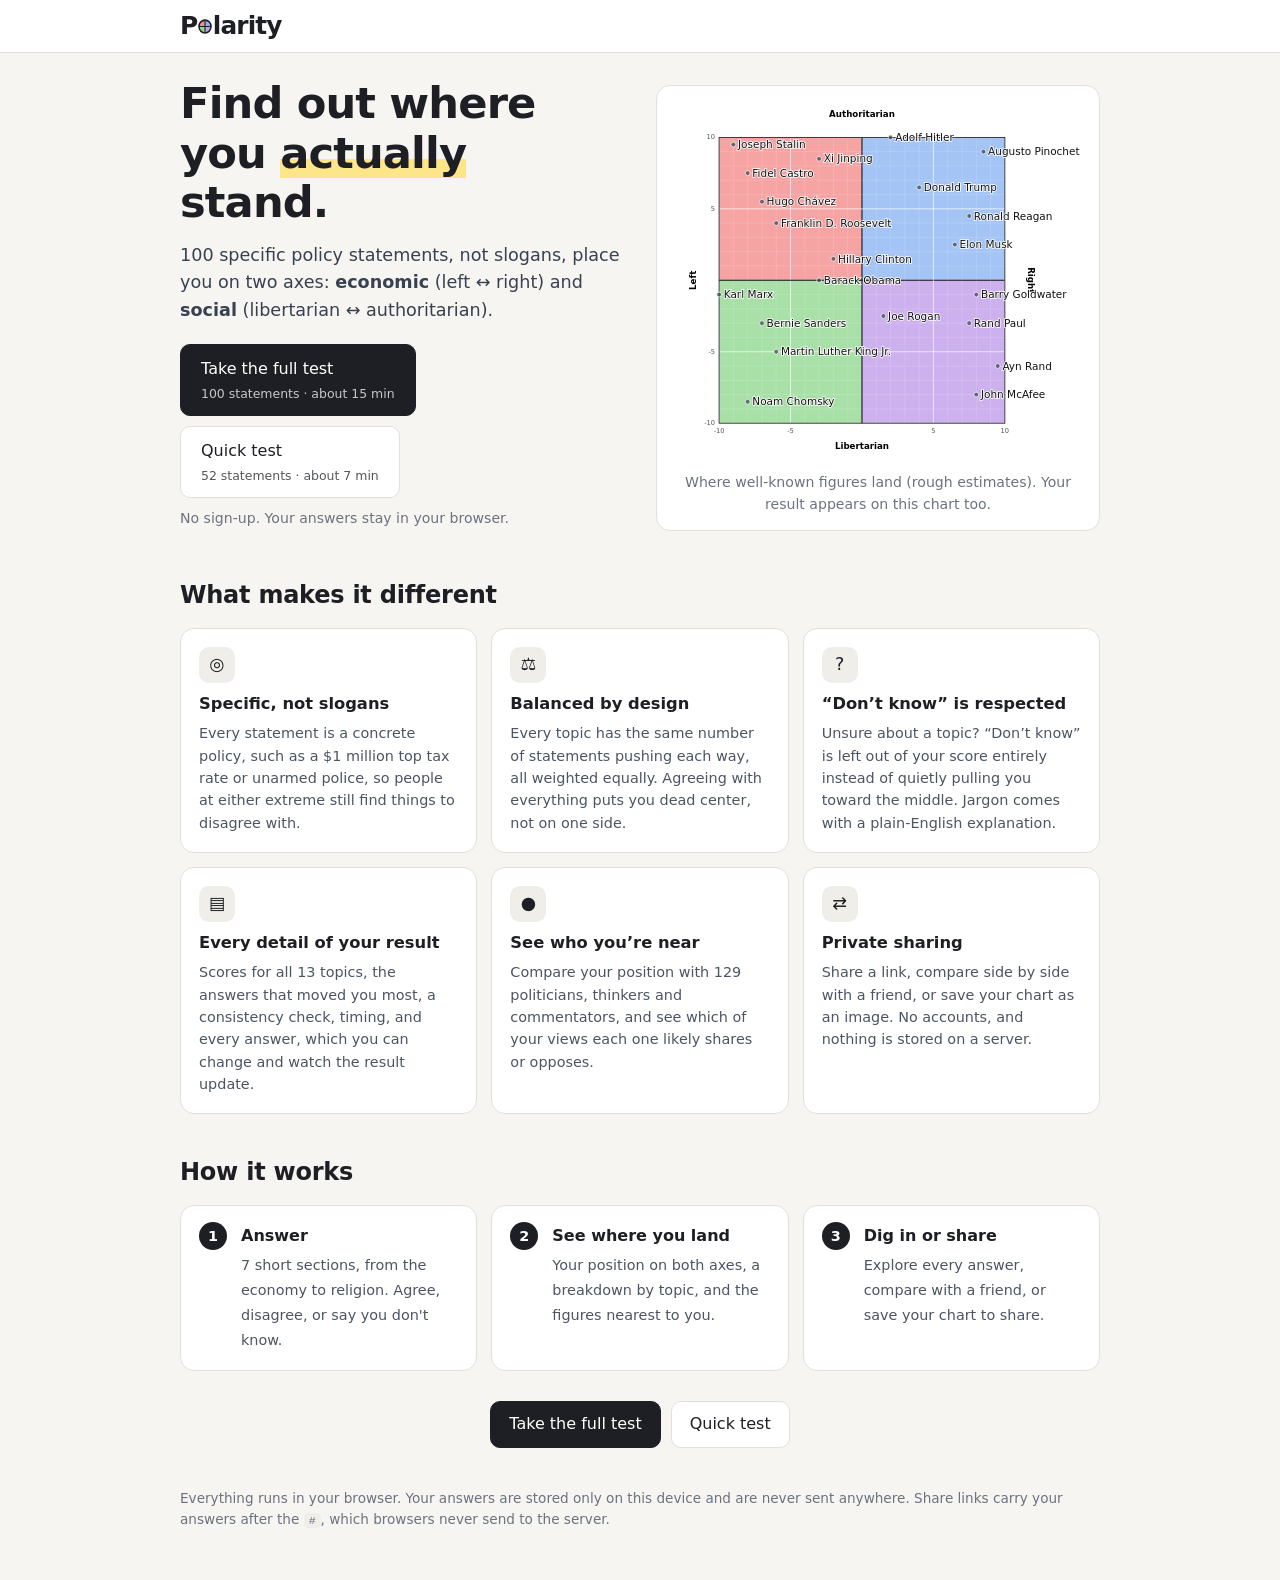
==== index.html @ e5c903fe "Trim the test to an even 100 statements Removed one statement each way from two topics so every topi" ====
<!DOCTYPE html>
<html lang="en">
<head>
<meta charset="utf-8">
<meta name="viewport" content="width=device-width, initial-scale=1">
<title>Polarity — a detailed two-axis political test</title>
<meta name="description" content="A detailed two-axis political test: 100 specific policy statements, balanced scoring, and a full breakdown of your answers.">
<!-- Link previews (iMessage, Discord, X, Facebook, Slack...). Crawlers need ABSOLUTE urls:
     run  node bump-version.js --site=https://your-domain  when deploying (see README). -->
<meta property="og:type" content="website">
<meta property="og:site_name" content="Polarity">
<meta property="og:title" content="Polarity: find out where you actually stand">
<meta property="og:description" content="A detailed two-axis political test: 100 specific policy statements, balanced scoring, and a full breakdown of your answers. Free, no sign-up.">
<meta property="og:url" content="./">
<meta property="og:image" content="og-image.png?v=20261103.205828">
<meta property="og:image:width" content="1200">
<meta property="og:image:height" content="630">
<meta property="og:image:alt" content="Polarity: find out where you actually stand. A two-axis political compass chart.">
<meta name="twitter:card" content="summary_large_image">
<meta name="twitter:title" content="Polarity: find out where you actually stand">
<meta name="twitter:description" content="A detailed two-axis political test: 100 specific policy statements and a full breakdown of your answers.">
<meta name="twitter:image" content="og-image.png?v=20261103.205828">
<meta name="twitter:image:alt" content="Polarity: find out where you actually stand. A two-axis political compass chart.">
<meta name="theme-color" content="#f6f5f1">
<link rel="icon" type="image/svg+xml" href="logo.svg?v=20261103.205828">
<link rel="apple-touch-icon" href="apple-touch-icon.png?v=20261103.205828">
<link rel="manifest" href="site.webmanifest?v=20261103.205828">
<!-- ?v= forces browsers to fetch fresh files after each deploy; bump with: node bump-version.js -->
<link rel="stylesheet" href="style.css?v=20261103.205828">
</head>
<body>
<header class="top">
  <div class="wrap">
    <a href="./" id="home" class="brand" aria-label="Polarity, home">
      <span class="wm" aria-hidden="true">P<img class="wm-o" src="logo.svg?v=20261103.205828" alt="">larity</span>
    </a>
    <span id="progress-mini"></span>
  </div>
</header>
<main id="app" class="wrap"></main>
<footer class="wrap foot">
  Everything runs in your browser. Your answers are stored only on this device and are never sent anywhere.
  Share links carry your answers after the <code>#</code>, which browsers never send to the server.
</footer>
<script src="questions.js?v=20261103.205828"></script>
<script src="figures.js?v=20261103.205828"></script>
<script src="core.js?v=20261103.205828"></script>
<script src="app.js?v=20261103.205828"></script>
</body>
</html>
---- style.css ----
:root{
  --bg:#f6f5f1; --card:#fff; --ink:#1d1f24; --mute:#6b7280; --line:#e2e0d8;
  --left:#c0392b; --right:#2563eb; --lib:#16a34a; --auth:#b45309; --accent:#1d1f24;
  --red:#f5a3a3; --blue:#a3c4f5; --green:#a8e0a8; --purple:#cdb0ee;
}
*{box-sizing:border-box}
body{margin:0;background:var(--bg);color:var(--ink);font:16px/1.55 system-ui,-apple-system,Segoe UI,Roboto,sans-serif}
.wrap{max-width:960px;margin:0 auto;padding:0 20px}
.top{background:#fff;border-bottom:1px solid var(--line);position:sticky;top:0;z-index:5}
.top .wrap{display:flex;justify-content:space-between;align-items:center;height:52px}
.brand{display:flex;align-items:center;color:var(--ink);text-decoration:none}
/* Wordmark: the quadrant mark stands in for the "o" in Polarity */
.wm{font-size:1.55rem;font-weight:800;letter-spacing:-.035em;line-height:1;white-space:nowrap}
.wm-o{display:inline-block;width:.6em;height:.6em;margin:0 .015em 0 .01em;vertical-align:-.03em}
#progress-mini{color:var(--mute);font-size:.9rem}
.foot{color:var(--mute);font-size:.85rem;padding:30px 20px 50px}
h1{font-size:2.2rem;line-height:1.15;letter-spacing:-.02em;margin:34px 0 10px}
h2{font-size:1.35rem;margin:0 0 6px;letter-spacing:-.01em}
h3{font-size:1.05rem;margin:18px 0 6px}
p{margin:.5em 0}
.lead{font-size:1.1rem;color:#374151}
.card{background:var(--card);border:1px solid var(--line);border-radius:14px;padding:22px;margin:18px 0}
.muted{color:var(--mute)}
.small{font-size:.88rem}
button,.btn{font:inherit;cursor:pointer;border-radius:10px;border:1px solid var(--ink);background:var(--ink);color:#fff;padding:10px 18px}
button.ghost,.btn.ghost{background:#fff;color:var(--ink);border-color:var(--line)}
button.ghost:hover{border-color:var(--ink)}
button:disabled{opacity:.4;cursor:default}
.row{display:flex;gap:10px;flex-wrap:wrap;align-items:center}
.grid2{display:grid;grid-template-columns:1fr 1fr;gap:18px}
@media(max-width:760px){.grid2{grid-template-columns:1fr}h1{font-size:1.7rem}}

/* quiz */
.bar{height:6px;background:var(--line);border-radius:4px;overflow:hidden;margin:22px 0 4px}
.bar i{display:block;height:100%;background:var(--ink);transition:width .2s}
.q-card{padding:34px 28px;margin-top:14px}
.q-num{color:var(--mute);font-size:.9rem;margin-bottom:8px}
.q-text{font-size:1.45rem;line-height:1.35;font-weight:600;letter-spacing:-.01em;margin:0 0 26px}
.opts{display:grid;grid-template-columns:repeat(5,1fr);gap:8px}
@media(max-width:640px){.opts{grid-template-columns:1fr}}
.opt{background:#fff;color:var(--ink);border:1.5px solid var(--line);padding:14px 6px;text-align:center;border-radius:12px;font-size:.95rem}
.opt:hover{border-color:var(--ink)}
.opt.sel{background:var(--ink);color:#fff;border-color:var(--ink)}
.opt kbd{display:block;font-size:.72rem;opacity:.55;margin-bottom:4px}
.nav{display:flex;justify-content:space-between;margin-top:18px}

/* results */
.hero{display:grid;grid-template-columns:minmax(0,1.8fr) minmax(0,1fr);gap:24px;align-items:start}
@media(max-width:820px){.hero{grid-template-columns:1fr}}
.big{font-size:2.3rem;font-weight:800;letter-spacing:-.02em;line-height:1.1}
.score-row{display:flex;gap:14px;margin:14px 0}
.score{flex:1;border:1px solid var(--line);border-radius:12px;padding:12px 14px}
.score b{display:block;font-size:1.8rem;letter-spacing:-.02em}
.score small{color:var(--mute)}
svg text{font-family:inherit}
.legend{display:flex;gap:14px;flex-wrap:wrap;font-size:.82rem;color:var(--mute);margin-top:6px}
.dot{display:inline-block;width:10px;height:10px;border-radius:50%;margin-right:5px;vertical-align:middle}

.dbar{display:grid;grid-template-columns:150px 1fr 70px;gap:10px;align-items:center;margin:7px 0;font-size:.9rem}
@media(max-width:600px){.dbar{grid-template-columns:100px 1fr 54px}}
.dtrack{position:relative;height:16px;background:#f0eee8;border-radius:8px}
.dtrack:before{content:"";position:absolute;left:50%;top:-3px;bottom:-3px;width:1px;background:#9ca3af}
.dfill{position:absolute;top:0;bottom:0;border-radius:8px}
.dval{text-align:right;font-variant-numeric:tabular-nums;font-weight:600}
.axislab{display:flex;justify-content:space-between;font-size:.78rem;color:var(--mute);margin:0 70px 0 160px}

.stack{display:flex;height:26px;border-radius:7px;overflow:hidden;font-size:.75rem;color:#fff;margin:4px 0}
.stack span{display:flex;align-items:center;justify-content:center;min-width:0;overflow:hidden}
/* agree/disagree colours deliberately avoid the red/blue/orange/green used for the political axes */
.c0{background:#9d174d}.c1{background:#ec4899}.c2{background:#9ca3af}.c3{background:#14b8a6}.c4{background:#0f766e}

table{width:100%;border-collapse:collapse;font-size:.88rem}
th,td{padding:8px 8px;border-bottom:1px solid var(--line);text-align:left;vertical-align:top}
th{font-size:.78rem;text-transform:uppercase;letter-spacing:.04em;color:var(--mute);cursor:pointer;user-select:none;white-space:nowrap}
td select{font:inherit;padding:4px;border-radius:6px;border:1px solid var(--line);max-width:140px}
.tag{display:inline-block;padding:1px 8px;border-radius:99px;font-size:.75rem;background:#f0eee8;color:#374151;white-space:nowrap}
.pos-e{color:var(--right)}.neg-e{color:var(--left)}.pos-s{color:var(--auth)}.neg-s{color:var(--lib)}
.pos-e,.neg-e,.pos-s,.neg-s{font-weight:600}
.tw{overflow-x:auto}
.filters{display:flex;gap:8px;flex-wrap:wrap;margin:10px 0}
.filters select,.filters input{font:inherit;padding:7px 10px;border:1px solid var(--line);border-radius:8px;background:#fff}
.pill{padding:2px 10px;border-radius:99px;font-size:.78rem;font-weight:600}
.pill.ok{background:#dcfce7;color:#166534}.pill.warn{background:#fef3c7;color:#92400e}.pill.bad{background:#fee2e2;color:#991b1b}
ul.clean{list-style:none;padding:0;margin:0}
ul.clean li{padding:7px 0;border-bottom:1px solid var(--line);font-size:.9rem;display:flex;gap:10px;justify-content:space-between}
ul.clean li span:last-child{white-space:nowrap;font-variant-numeric:tabular-nums}
details summary{cursor:pointer;font-weight:600}
.you-pulse{transform-box:fill-box;transform-origin:center;animation:you-pulse 1.6s ease-out .3s 3}
@keyframes you-pulse{0%{opacity:.7;transform:scale(1)}100%{opacity:0;transform:scale(3)}}
@media (prefers-reduced-motion:reduce){.you-pulse{animation:none}}
@media print{.top,.foot,.noprint,button{display:none!important}body{background:#fff}.card{break-inside:avoid}}

.filters label{display:flex;align-items:center;gap:6px;font-size:.9rem}
code{background:#f0eee8;padding:1px 5px;border-radius:4px;font-size:.85em}

.fname{border-bottom:1px dotted var(--mute);cursor:help}
#fig-pop{position:fixed;z-index:50;display:none;width:min(420px,92vw);background:#fff;border:1px solid var(--ink);border-radius:12px;padding:12px 14px;box-shadow:0 8px 28px rgba(0,0,0,.18);font-size:.84rem;line-height:1.4;pointer-events:none}
#fig-pop h4{margin:10px 0 3px;font-size:.82rem}
#fig-pop h4.ok{color:#166534}#fig-pop h4.bad{color:#991b1b}
#fig-pop ul{margin:0;padding-left:16px}#fig-pop li{margin:0 0 5px}
.figpick{margin-top:10px;border:1px solid var(--line);border-radius:10px;overflow:hidden}
.figpick-bar{display:flex;flex-wrap:wrap;gap:6px;align-items:center;padding:8px 10px;background:#faf9f6;border-bottom:1px solid var(--line);font-size:.88rem}
.figpick-bar select{font:inherit;font-size:.85rem;padding:4px 6px;border:1px solid var(--line);border-radius:7px;background:#fff}
.figpick-bar input{font:inherit;font-size:.85rem;padding:4px 8px;border:1px solid var(--line);border-radius:7px;width:130px}
button.sm{padding:4px 10px;font-size:.82rem;border-radius:7px}
.figpick-list{max-height:190px;overflow-y:auto;display:grid;grid-template-columns:repeat(auto-fill,minmax(190px,1fr));gap:0 10px;padding:6px 10px}
.fp-item{display:flex;align-items:center;gap:6px;padding:3px 0;font-size:.86rem;cursor:pointer}
.fp-item .dot{margin:0;flex:none}
.fp-item .fname{flex:1;min-width:0;overflow:hidden;text-overflow:ellipsis;white-space:nowrap}
.fp-d{font-size:.78rem;font-variant-numeric:tabular-nums}

/* "Don't know" */
.skiprow{margin-top:10px}
.opt.skip{width:100%;border-style:dashed;padding:10px 6px}
.opt.skip kbd{display:inline;margin:0 8px 0 0}
.opt.skip.sel .muted{color:#ddd}
.c5{background:repeating-linear-gradient(45deg,#d1d5db 0 5px,#e5e7eb 5px 10px);color:#374151!important}
.pill.skip{background:#f3f4f6;color:#4b5563}

/* share / compare / shared view */
.txt{font:inherit;font-size:.9rem;padding:8px 10px;border:1px solid var(--line);border-radius:8px;flex:1;min-width:0;background:#fff}
#share-card .row{flex-wrap:nowrap}
.banner{background:#fffbeb;border-color:#fcd34d;margin-top:22px}
.dot.ring{background:#fff;border:2.5px solid #111;box-sizing:border-box}
.cmp-topic{margin:10px 0 2px}
.cmp-topic .dbar{margin:3px 0}
.cmp-list li{display:block}
details summary{margin-top:10px}

/* ---------- small screens ---------- */
@media (max-width:640px){
  .wrap{padding:0 14px}
  h1{margin:22px 0 8px}
  .card{padding:16px;border-radius:12px}
  .q-card{padding:22px 16px}
  .q-text{font-size:1.2rem;margin-bottom:18px}
  .opt{padding:12px 10px;text-align:left;display:flex;align-items:center;gap:10px}
  .opt kbd{display:inline;margin:0}
  .big{font-size:1.8rem}
  .score-row{flex-direction:column;gap:8px}
  .score b{font-size:1.5rem}
  .dbar{grid-template-columns:96px 1fr 48px;gap:8px;font-size:.8rem}
  .axislab{margin:0 56px 0 104px}
  .figpick-bar input{width:100%;flex:1 1 100%}
  .figpick-bar select{flex:1}
  .figpick-list{grid-template-columns:1fr;max-height:220px}
  .fp-item{padding:6px 0}                       /* bigger tap targets */
  #share-card .row{flex-wrap:wrap}
  #share-card .row button{width:100%}
  .row button{flex:1 1 auto}
  table{font-size:.8rem}
  th,td{padding:6px 5px}
  td select{max-width:110px}
  #fig-pop{max-height:70vh;overflow:auto}
  .wm{font-size:1.35rem}
}

/* statement explanations */
.helplink{background:none;border:0;color:var(--mute);padding:0;margin:-14px 0 16px;font-size:.88rem;text-decoration:underline dotted;text-underline-offset:3px;cursor:pointer}
.helplink:hover{color:var(--ink)}
.help{background:#f6f5f1;border-left:3px solid var(--line);border-radius:6px;padding:10px 12px;margin:-6px 0 18px;font-size:.92rem;color:#374151}

/* results section navigation */
.rnav{position:sticky;top:52px;z-index:4;display:flex;gap:4px;overflow-x:auto;scrollbar-width:none;background:var(--bg);
  padding:8px 0;margin:0 0 6px;border-bottom:1px solid var(--line)}
.rnav::-webkit-scrollbar{display:none}
.rnav a{flex:none;padding:6px 12px;border-radius:99px;font-size:.86rem;color:#374151;text-decoration:none;white-space:nowrap}
.rnav a:hover{background:#eceae3}
.rnav a.on{background:var(--ink);color:#fff}
#overview,#compare,#figs,#topics,#moved,#style,#consistency,#timing,#answers,#method{scroll-margin-top:112px}

/* ---------- landing page ---------- */
.land-hero{display:grid;grid-template-columns:minmax(0,1fr) minmax(0,1fr);gap:32px;align-items:center;margin:26px 0 10px}
.land-hero h1{font-size:2.7rem;margin:0 0 14px}
.land-hero h1 em{font-style:normal;background:linear-gradient(transparent 62%,#fde68a 62%)}
.land-cta{margin:20px 0 10px}
.land-cta button{display:flex;flex-direction:column;align-items:flex-start;gap:2px;padding:12px 20px;text-align:left}
.cta-sub{font-size:.78rem;font-weight:400;opacity:.75}
.land-chart{margin:0;padding:14px}
.land-chart figcaption{text-align:center;margin-top:4px}
.land-h2{font-size:1.5rem;margin:40px 0 14px}
.feats{display:grid;grid-template-columns:repeat(3,minmax(0,1fr));gap:14px}
.feat{background:var(--card);border:1px solid var(--line);border-radius:14px;padding:18px}
.feat h3{margin:8px 0 6px;font-size:1.02rem}
.feat p{margin:0;font-size:.9rem;color:#4b5563}
.feat-i{width:36px;height:36px;border-radius:10px;background:#f0eee8;display:flex;align-items:center;justify-content:center;font-size:1.1rem}
.steps{list-style:none;padding:0;margin:0;display:grid;grid-template-columns:repeat(3,minmax(0,1fr));gap:14px;counter-reset:s}
.steps li{counter-increment:s;background:var(--card);border:1px solid var(--line);border-radius:14px;padding:18px 18px 18px 60px;position:relative}
.steps li:before{content:counter(s);position:absolute;left:18px;top:16px;width:28px;height:28px;border-radius:50%;background:var(--ink);color:#fff;display:flex;align-items:center;justify-content:center;font-weight:700;font-size:.9rem}
.steps b{display:block;margin-bottom:4px}
.steps span{font-size:.9rem;color:#4b5563}
.land-bottom{display:flex;gap:10px;justify-content:center;margin:30px 0 10px}
@media(max-width:820px){
  .land-hero{grid-template-columns:1fr}
  .feats,.steps{grid-template-columns:1fr}
  .land-hero h1{font-size:2rem}
}
#fig-pop .why{margin:8px 0 2px;padding:7px 9px;background:#f6f5f1;border-radius:7px;font-size:.82rem}
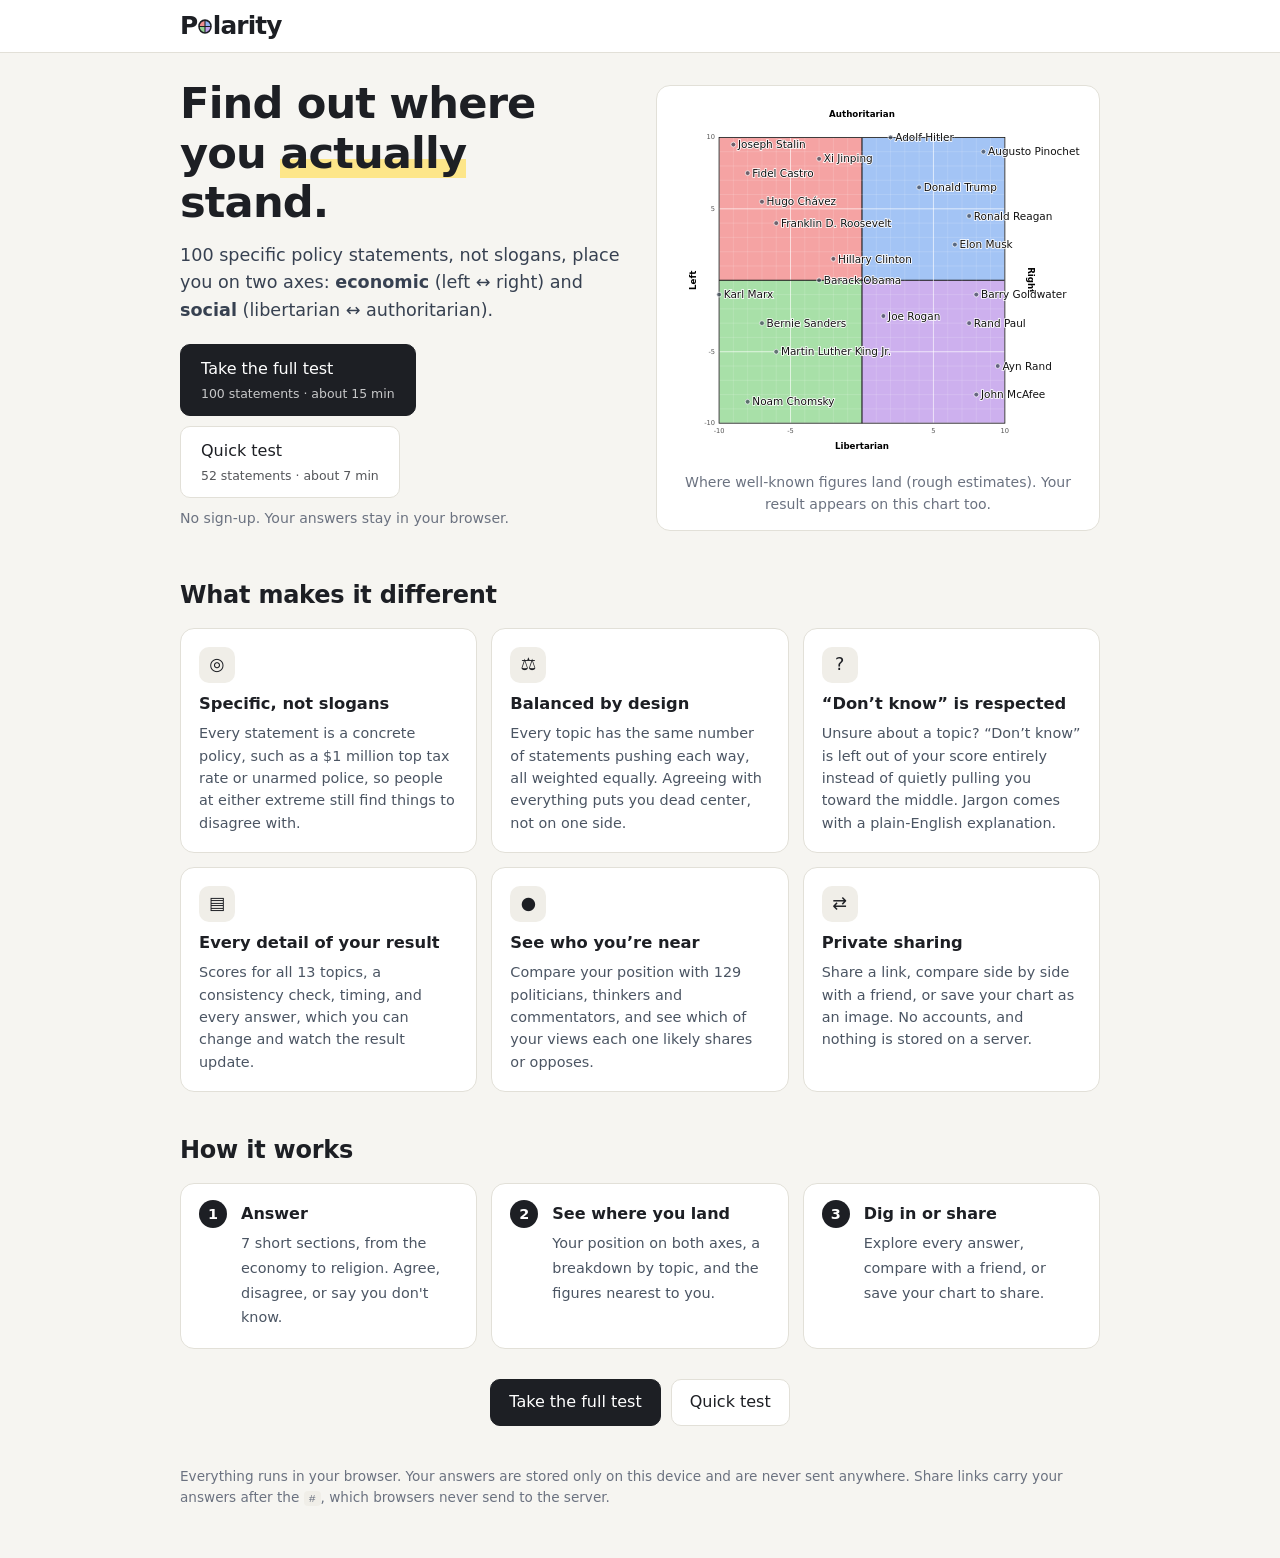
==== commit 4d4fcf44: "Remove the What moved it section from results Drops the economic and social 'What moved the score' c" ====
--- a/index.html
+++ b/index.html
@@ -11,28 +11,28 @@
 <meta property="og:site_name" content="Polarity">
 <meta property="og:title" content="Polarity: find out where you actually stand">
 <meta property="og:description" content="A detailed two-axis political test: 100 specific policy statements, balanced scoring, and a full breakdown of your answers. Free, no sign-up.">
-<meta property="og:url" content="./">
-<meta property="og:image" content="og-image.png?v=20261103.205828">
+<meta property="og:url" content="https://polarity.benpolston.com/">
+<meta property="og:image" content="https://polarity.benpolston.com/og-image.png?v=20261104.235318">
 <meta property="og:image:width" content="1200">
 <meta property="og:image:height" content="630">
 <meta property="og:image:alt" content="Polarity: find out where you actually stand. A two-axis political compass chart.">
 <meta name="twitter:card" content="summary_large_image">
 <meta name="twitter:title" content="Polarity: find out where you actually stand">
 <meta name="twitter:description" content="A detailed two-axis political test: 100 specific policy statements and a full breakdown of your answers.">
-<meta name="twitter:image" content="og-image.png?v=20261103.205828">
+<meta name="twitter:image" content="https://polarity.benpolston.com/og-image.png?v=20261104.235318">
 <meta name="twitter:image:alt" content="Polarity: find out where you actually stand. A two-axis political compass chart.">
 <meta name="theme-color" content="#f6f5f1">
-<link rel="icon" type="image/svg+xml" href="logo.svg?v=20261103.205828">
-<link rel="apple-touch-icon" href="apple-touch-icon.png?v=20261103.205828">
-<link rel="manifest" href="site.webmanifest?v=20261103.205828">
+<link rel="icon" type="image/svg+xml" href="logo.svg?v=20261104.235318">
+<link rel="apple-touch-icon" href="apple-touch-icon.png?v=20261104.235318">
+<link rel="manifest" href="site.webmanifest?v=20261104.235318">
 <!-- ?v= forces browsers to fetch fresh files after each deploy; bump with: node bump-version.js -->
-<link rel="stylesheet" href="style.css?v=20261103.205828">
+<link rel="stylesheet" href="style.css?v=20261104.235318">
 </head>
 <body>
 <header class="top">
   <div class="wrap">
     <a href="./" id="home" class="brand" aria-label="Polarity, home">
-      <span class="wm" aria-hidden="true">P<img class="wm-o" src="logo.svg?v=20261103.205828" alt="">larity</span>
+      <span class="wm" aria-hidden="true">P<img class="wm-o" src="logo.svg?v=20261104.235318" alt="">larity</span>
     </a>
     <span id="progress-mini"></span>
   </div>
@@ -42,9 +42,9 @@
   Everything runs in your browser. Your answers are stored only on this device and are never sent anywhere.
   Share links carry your answers after the <code>#</code>, which browsers never send to the server.
 </footer>
-<script src="questions.js?v=20261103.205828"></script>
-<script src="figures.js?v=20261103.205828"></script>
-<script src="core.js?v=20261103.205828"></script>
-<script src="app.js?v=20261103.205828"></script>
+<script src="questions.js?v=20261104.235318"></script>
+<script src="figures.js?v=20261104.235318"></script>
+<script src="core.js?v=20261104.235318"></script>
+<script src="app.js?v=20261104.235318"></script>
 </body>
 </html>
--- a/style.css
+++ b/style.css
@@ -74,8 +74,6 @@
 th{font-size:.78rem;text-transform:uppercase;letter-spacing:.04em;color:var(--mute);cursor:pointer;user-select:none;white-space:nowrap}
 td select{font:inherit;padding:4px;border-radius:6px;border:1px solid var(--line);max-width:140px}
 .tag{display:inline-block;padding:1px 8px;border-radius:99px;font-size:.75rem;background:#f0eee8;color:#374151;white-space:nowrap}
-.pos-e{color:var(--right)}.neg-e{color:var(--left)}.pos-s{color:var(--auth)}.neg-s{color:var(--lib)}
-.pos-e,.neg-e,.pos-s,.neg-s{font-weight:600}
 .tw{overflow-x:auto}
 .filters{display:flex;gap:8px;flex-wrap:wrap;margin:10px 0}
 .filters select,.filters input{font:inherit;padding:7px 10px;border:1px solid var(--line);border-radius:8px;background:#fff}
@@ -125,6 +123,8 @@
 .cmp-topic{margin:10px 0 2px}
 .cmp-topic .dbar{margin:3px 0}
 .cmp-list li{display:block}
+ul.clean.cmp-list li span{white-space:normal}               /* statements wrap; the ul.clean no-wrap rule is for short numbers */
+.grid2>*{min-width:0}                                /* columns shrink to the card instead of growing with long text */
 details summary{margin-top:10px}
 
 /* ---------- small screens ---------- */
@@ -151,7 +151,6 @@
   table{font-size:.8rem}
   th,td{padding:6px 5px}
   td select{max-width:110px}
-  #fig-pop{max-height:70vh;overflow:auto}
   .wm{font-size:1.35rem}
 }
 
@@ -167,7 +166,7 @@
 .rnav a{flex:none;padding:6px 12px;border-radius:99px;font-size:.86rem;color:#374151;text-decoration:none;white-space:nowrap}
 .rnav a:hover{background:#eceae3}
 .rnav a.on{background:var(--ink);color:#fff}
-#overview,#compare,#figs,#topics,#moved,#style,#consistency,#timing,#answers,#method{scroll-margin-top:112px}
+#overview,#compare,#figs,#topics,#style,#consistency,#timing,#answers,#method{scroll-margin-top:112px}
 
 /* ---------- landing page ---------- */
 .land-hero{display:grid;grid-template-columns:minmax(0,1fr) minmax(0,1fr);gap:32px;align-items:center;margin:26px 0 10px}
@@ -195,4 +194,7 @@
   .feats,.steps{grid-template-columns:1fr}
   .land-hero h1{font-size:2rem}
 }
+/* touch screens: the box can be tapped and scrolled; scrolling it doesn't scroll the page */
+#fig-pop.touch{pointer-events:auto;max-height:min(70vh,calc(100vh - 16px));overflow-y:auto;overscroll-behavior:contain;-webkit-overflow-scrolling:touch}
+#fig-pop .pop-x{float:right;margin:-6px -6px 0 8px;width:32px;height:32px;padding:0;border:0;background:none;color:var(--ink);font-size:1.4rem;line-height:1;cursor:pointer}
 #fig-pop .why{margin:8px 0 2px;padding:7px 9px;background:#f6f5f1;border-radius:7px;font-size:.82rem}
